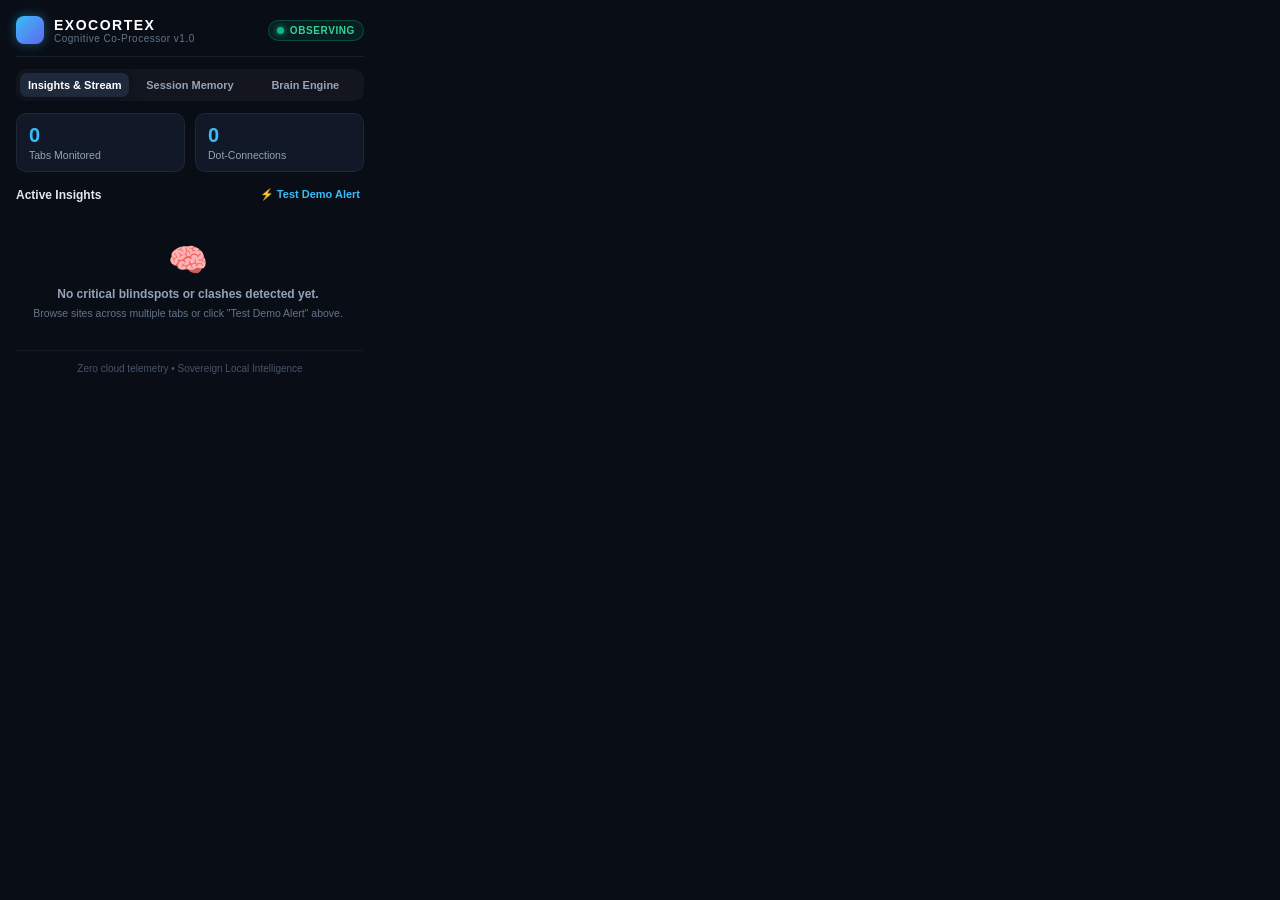
==== popup/popup.html @ 030437e1 "feat: initial commit of Exocortex Proactive Cognitive Co-Processor extension" ====
<!DOCTYPE html>
<html lang="en">
<head>
  <meta charset="UTF-8">
  <title>Exocortex Dashboard</title>
  <link rel="stylesheet" href="popup.css">
</head>
<body>
  <div class="deck">
    <!-- Top Header -->
    <header class="deck-header">
      <div class="brand">
        <div class="brand-icon"></div>
        <div>
          <h1 class="brand-name">EXOCORTEX</h1>
          <p class="brand-sub">Cognitive Co-Processor v1.0</p>
        </div>
      </div>
      <div class="status-indicator">
        <span class="status-dot"></span>
        <span class="status-text">OBSERVING</span>
      </div>
    </header>

    <!-- Nav Tabs -->
    <nav class="tabs">
      <button class="tab-btn active" data-tab="stream">Insights & Stream</button>
      <button class="tab-btn" data-tab="memory">Session Memory</button>
      <button class="tab-btn" data-tab="settings">Brain Engine</button>
    </nav>

    <!-- TAB 1: Stream & Insights -->
    <section class="tab-content active" id="tab-stream">
      <div class="metrics-row">
        <div class="metric-card">
          <span class="metric-val" id="metric-memory">0</span>
          <span class="metric-label">Tabs Monitored</span>
        </div>
        <div class="metric-card">
          <span class="metric-val" id="metric-insights">0</span>
          <span class="metric-label">Dot-Connections</span>
        </div>
      </div>

      <div class="section-title">
        <span>Active Insights</span>
        <button class="link-btn" id="btn-demo-test">⚡ Test Demo Alert</button>
      </div>

      <div class="insights-feed" id="insights-feed">
        <div class="empty-state" id="insights-empty">
          <div class="empty-icon">🧠</div>
          <p>No critical blindspots or clashes detected yet.</p>
          <small>Browse sites across multiple tabs or click "Test Demo Alert" above.</small>
        </div>
      </div>
    </section>

    <!-- TAB 2: Session Memory -->
    <section class="tab-content" id="tab-memory">
      <div class="section-title">
        <span>Memory Ring Buffer</span>
        <button class="link-btn text-danger" id="btn-clear-mem">Clear Memory</button>
      </div>
      <p class="section-desc">Recent tab digests held in local memory for cross-tab synthesis:</p>
      
      <div class="memory-list" id="memory-list">
        <!-- Dynamically populated -->
      </div>
    </section>

    <!-- TAB 3: Brain Engine Settings -->
    <section class="tab-content" id="tab-settings">
      <div class="form-group">
        <label class="form-label">Cognitive Engine Mode</label>
        <select class="form-select" id="engine-mode">
          <option value="hybrid">Hybrid (Local Heuristics + Deep Gemini AI)</option>
          <option value="local">Local Only (100% On-Device Heuristics)</option>
        </select>
        <span class="form-hint">Local mode uses zero network calls. Hybrid unlocks deep semantic reasoning.</span>
      </div>

      <div class="form-group" id="gemini-key-group">
        <label class="form-label">Google Gemini API Key (Optional)</label>
        <div class="input-with-btn">
          <input type="password" class="form-input" id="gemini-api-key" placeholder="AIzaSy...">
          <button class="toggle-btn" id="btn-toggle-key">👁️</button>
        </div>
        <span class="form-hint">Used for deep cross-tab synthesis. Stored locally in your browser storage.</span>
      </div>

      <div class="form-group">
        <label class="form-label">Active Proactive Whispers</label>
        <div class="toggle-row">
          <span>Show ambient floating HUD when insights appear</span>
          <input type="checkbox" id="proactive-toggle" checked>
        </div>
      </div>

      <button class="primary-btn" id="btn-save-settings">Save Settings</button>
      <div class="feedback-msg" id="settings-feedback"></div>
    </section>

    <!-- Footer -->
    <footer class="deck-footer">
      <span>Zero cloud telemetry • Sovereign Local Intelligence</span>
    </footer>
  </div>

  <script src="popup.js"></script>
</body>
</html>
---- popup/popup.css ----
/* Exocortex Dashboard Styling — Obsidian & Cyber Glass */

* {
  box-sizing: border-box;
  margin: 0;
  padding: 0;
  font-family: -apple-system, BlinkMacSystemFont, 'Segoe UI', Roboto, Helvetica, Arial, sans-serif;
}

body {
  width: 380px;
  min-height: 520px;
  background-color: #090d16;
  color: #f1f5f9;
  font-size: 13px;
  user-select: none;
}

.deck {
  display: flex;
  flex-direction: column;
  height: 100%;
  padding: 16px;
}

/* Header */
.deck-header {
  display: flex;
  align-items: center;
  justify-content: space-between;
  padding-bottom: 12px;
  border-bottom: 1px solid rgba(255, 255, 255, 0.08);
}

.brand {
  display: flex;
  align-items: center;
  gap: 10px;
}

.brand-icon {
  width: 28px;
  height: 28px;
  border-radius: 8px;
  background: linear-gradient(135deg, #38bdf8 0%, #6366f1 100%);
  box-shadow: 0 0 12px rgba(56, 189, 248, 0.4);
}

.brand-name {
  font-size: 14px;
  font-weight: 800;
  letter-spacing: 1.5px;
  color: #ffffff;
}

.brand-sub {
  font-size: 10px;
  color: #64748b;
  letter-spacing: 0.5px;
}

.status-indicator {
  display: flex;
  align-items: center;
  gap: 6px;
  padding: 4px 8px;
  background: rgba(16, 185, 129, 0.1);
  border: 1px solid rgba(16, 185, 129, 0.3);
  border-radius: 20px;
}

.status-dot {
  width: 7px;
  height: 7px;
  border-radius: 50%;
  background: #10b981;
  box-shadow: 0 0 6px #10b981;
}

.status-text {
  font-size: 10px;
  font-weight: 700;
  color: #34d399;
  letter-spacing: 0.6px;
}

/* Navigation Tabs */
.tabs {
  display: flex;
  gap: 6px;
  margin: 12px 0;
  background: rgba(255, 255, 255, 0.04);
  padding: 4px;
  border-radius: 10px;
}

.tab-btn {
  flex: 1;
  background: transparent;
  border: none;
  color: #94a3b8;
  font-size: 11px;
  font-weight: 600;
  padding: 6px 4px;
  border-radius: 7px;
  cursor: pointer;
  transition: all 0.2s ease;
}

.tab-btn.active {
  background: #1e293b;
  color: #ffffff;
  box-shadow: 0 2px 8px rgba(0, 0, 0, 0.3);
}

/* Tab Content */
.tab-content {
  display: none;
  flex: 1;
}

.tab-content.active {
  display: block;
}

/* Metrics Row */
.metrics-row {
  display: grid;
  grid-template-columns: 1fr 1fr;
  gap: 10px;
  margin-bottom: 14px;
}

.metric-card {
  background: #111827;
  border: 1px solid rgba(255, 255, 255, 0.06);
  border-radius: 10px;
  padding: 10px 12px;
  display: flex;
  flex-direction: column;
}

.metric-val {
  font-size: 20px;
  font-weight: 800;
  color: #38bdf8;
}

.metric-label {
  font-size: 10.5px;
  color: #94a3b8;
  margin-top: 2px;
}

/* Section Header */
.section-title {
  display: flex;
  align-items: center;
  justify-content: space-between;
  margin: 10px 0 8px 0;
  font-size: 12px;
  font-weight: 700;
  color: #e2e8f0;
}

.section-desc {
  font-size: 11px;
  color: #64748b;
  margin-bottom: 10px;
}

.link-btn {
  background: transparent;
  border: none;
  font-size: 11px;
  font-weight: 600;
  color: #38bdf8;
  cursor: pointer;
  padding: 2px 4px;
  border-radius: 4px;
}

.link-btn:hover {
  text-decoration: underline;
}

.link-btn.text-danger {
  color: #fb7185;
}

/* Feed Lists */
.insights-feed, .memory-list {
  max-height: 250px;
  overflow-y: auto;
  display: flex;
  flex-direction: column;
  gap: 8px;
  padding-right: 4px;
}

/* Custom Scrollbar */
::-webkit-scrollbar {
  width: 4px;
}
::-webkit-scrollbar-thumb {
  background: #334155;
  border-radius: 4px;
}

/* Feed Item */
.feed-item {
  background: #131c2e;
  border: 1px solid rgba(255, 255, 255, 0.08);
  border-radius: 8px;
  padding: 10px;
  transition: transform 0.15s ease;
}

.feed-item:hover {
  border-color: rgba(99, 102, 241, 0.4);
}

.item-badge {
  display: inline-block;
  font-size: 9.5px;
  font-weight: 800;
  text-transform: uppercase;
  color: #818cf8;
  background: rgba(99, 102, 241, 0.15);
  padding: 2px 6px;
  border-radius: 4px;
  margin-bottom: 5px;
}

.item-badge.high {
  color: #fb7185;
  background: rgba(244, 63, 94, 0.15);
}

.item-title {
  font-size: 12.5px;
  font-weight: 700;
  color: #ffffff;
  margin-bottom: 3px;
}

.item-desc {
  font-size: 11.5px;
  color: #94a3b8;
  line-height: 1.4;
}

.item-meta {
  font-size: 10px;
  color: #64748b;
  margin-top: 6px;
  display: flex;
  justify-content: space-between;
}

/* Empty State */
.empty-state {
  text-align: center;
  padding: 30px 10px;
  color: #64748b;
}

.empty-icon {
  font-size: 32px;
  margin-bottom: 8px;
}

.empty-state p {
  font-size: 12px;
  font-weight: 600;
  color: #94a3b8;
  margin-bottom: 4px;
}

.empty-state small {
  font-size: 10.5px;
  color: #64748b;
}

/* Settings Form */
.form-group {
  margin-bottom: 12px;
}

.form-label {
  display: block;
  font-size: 11.5px;
  font-weight: 600;
  color: #cbd5e1;
  margin-bottom: 6px;
}

.form-select, .form-input {
  width: 100%;
  background: #111827;
  border: 1px solid #334155;
  border-radius: 8px;
  color: #f1f5f9;
  padding: 8px 10px;
  font-size: 12px;
  outline: none;
  transition: border-color 0.2s;
}

.form-select:focus, .form-input:focus {
  border-color: #38bdf8;
}

.form-hint {
  display: block;
  font-size: 10.5px;
  color: #64748b;
  margin-top: 4px;
  line-height: 1.3;
}

.input-with-btn {
  display: flex;
  gap: 6px;
}

.toggle-btn {
  background: #1e293b;
  border: 1px solid #334155;
  color: #cbd5e1;
  padding: 0 10px;
  border-radius: 8px;
  cursor: pointer;
}

.toggle-row {
  display: flex;
  align-items: center;
  justify-content: space-between;
  font-size: 11.5px;
  color: #cbd5e1;
  background: #111827;
  padding: 8px 10px;
  border-radius: 8px;
}

.primary-btn {
  width: 100%;
  margin-top: 8px;
  background: linear-gradient(135deg, #4f46e5 0%, #3b82f6 100%);
  color: #ffffff;
  border: none;
  font-size: 12.5px;
  font-weight: 700;
  padding: 10px;
  border-radius: 8px;
  cursor: pointer;
  transition: opacity 0.2s;
}

.primary-btn:hover {
  opacity: 0.92;
}

.feedback-msg {
  font-size: 11px;
  text-align: center;
  margin-top: 6px;
  color: #34d399;
  height: 14px;
}

/* Footer */
.deck-footer {
  margin-top: auto;
  padding-top: 12px;
  border-top: 1px solid rgba(255, 255, 255, 0.05);
  text-align: center;
  font-size: 10px;
  color: #475569;
}
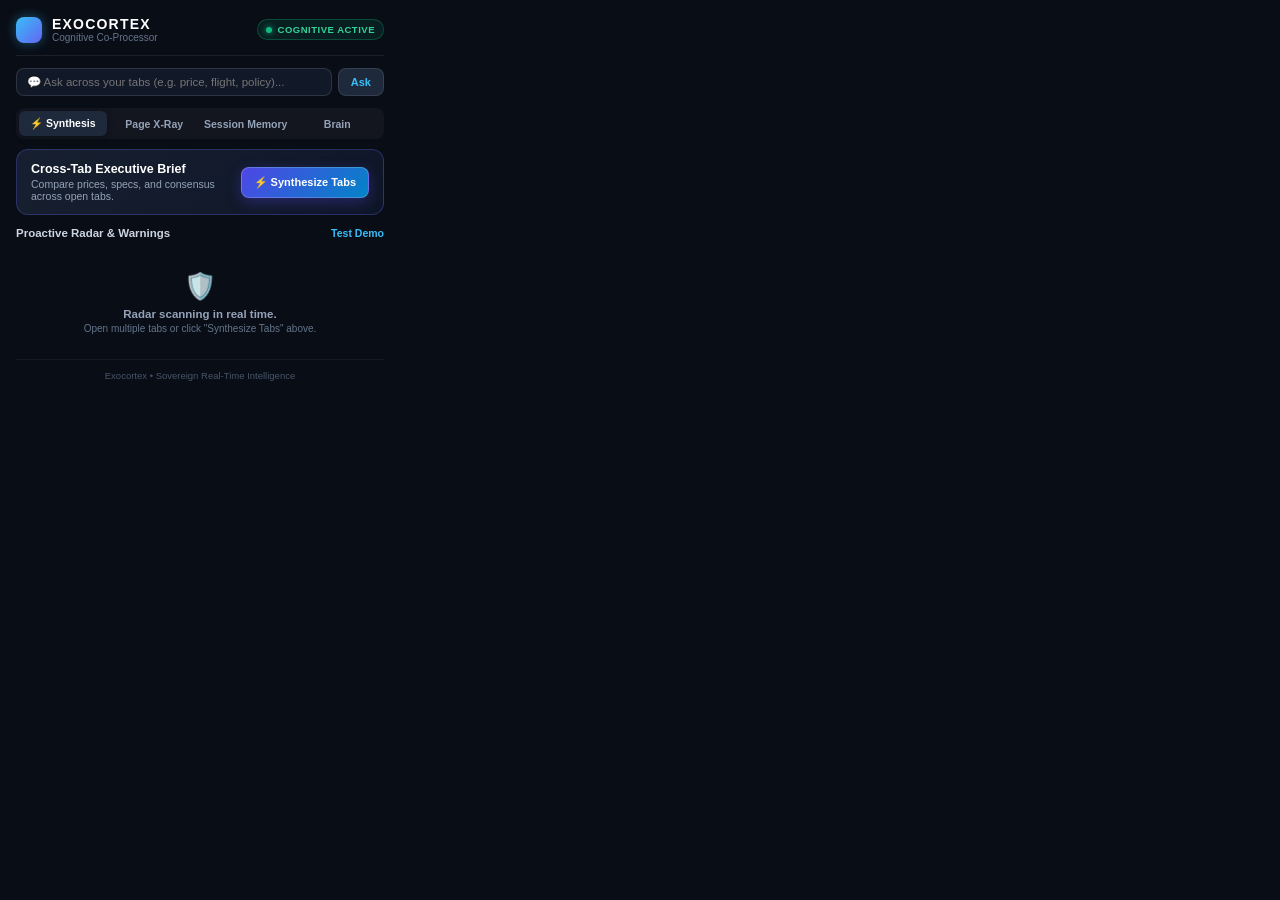
==== commit 7a466dd8: "feat: upgrade extension with instant Page X-Ray, One-Click Multi-Tab Synthesis, and Omnibar search" ====
--- a/popup/popup.html
+++ b/popup/popup.html
@@ -13,86 +13,116 @@
         <div class="brand-icon"></div>
         <div>
           <h1 class="brand-name">EXOCORTEX</h1>
-          <p class="brand-sub">Cognitive Co-Processor v1.0</p>
+          <p class="brand-sub">Cognitive Co-Processor</p>
         </div>
       </div>
       <div class="status-indicator">
         <span class="status-dot"></span>
-        <span class="status-text">OBSERVING</span>
+        <span class="status-text">COGNITIVE ACTIVE</span>
       </div>
     </header>
 
+    <!-- Superpower Omnibar: Ask Across All Tabs -->
+    <div class="search-box">
+      <input type="text" id="omni-query" placeholder="💬 Ask across your tabs (e.g. price, flight, policy)...">
+      <button id="omni-btn">Ask</button>
+    </div>
+    <div id="search-results" class="search-results" style="display:none;"></div>
+
     <!-- Nav Tabs -->
     <nav class="tabs">
-      <button class="tab-btn active" data-tab="stream">Insights & Stream</button>
+      <button class="tab-btn active" data-tab="synthesis">⚡ Synthesis</button>
+      <button class="tab-btn" data-tab="xray">Page X-Ray</button>
       <button class="tab-btn" data-tab="memory">Session Memory</button>
-      <button class="tab-btn" data-tab="settings">Brain Engine</button>
+      <button class="tab-btn" data-tab="settings">Brain</button>
     </nav>
 
-    <!-- TAB 1: Stream & Insights -->
-    <section class="tab-content active" id="tab-stream">
-      <div class="metrics-row">
-        <div class="metric-card">
-          <span class="metric-val" id="metric-memory">0</span>
-          <span class="metric-label">Tabs Monitored</span>
+    <!-- TAB 1: Multi-Tab Synthesis & Radar -->
+    <section class="tab-content active" id="tab-synthesis">
+      <!-- One-Click Multi-Tab Synthesis Button -->
+      <div class="action-card">
+        <div class="action-card-header">
+          <div>
+            <strong>Cross-Tab Executive Brief</strong>
+            <p>Compare prices, specs, and consensus across open tabs.</p>
+          </div>
+          <button class="glow-btn" id="btn-synthesize">⚡ Synthesize Tabs</button>
         </div>
-        <div class="metric-card">
-          <span class="metric-val" id="metric-insights">0</span>
-          <span class="metric-label">Dot-Connections</span>
+        <div id="synthesis-output" class="synthesis-box" style="display:none;">
+          <div class="synthesis-loading" id="synthesis-loading">Synthesizing cross-tab intelligence...</div>
+          <div id="synthesis-result" style="display:none;"></div>
         </div>
       </div>
 
       <div class="section-title">
-        <span>Active Insights</span>
-        <button class="link-btn" id="btn-demo-test">⚡ Test Demo Alert</button>
+        <span>Proactive Radar & Warnings</span>
+        <button class="link-btn" id="btn-demo-test">Test Demo</button>
       </div>
 
       <div class="insights-feed" id="insights-feed">
         <div class="empty-state" id="insights-empty">
-          <div class="empty-icon">🧠</div>
-          <p>No critical blindspots or clashes detected yet.</p>
-          <small>Browse sites across multiple tabs or click "Test Demo Alert" above.</small>
+          <div class="empty-icon">🛡️</div>
+          <p>Radar scanning in real time.</p>
+          <small>Open multiple tabs or click "Synthesize Tabs" above.</small>
         </div>
       </div>
     </section>
 
-    <!-- TAB 2: Session Memory -->
-    <section class="tab-content" id="tab-memory">
-      <div class="section-title">
-        <span>Memory Ring Buffer</span>
-        <button class="link-btn text-danger" id="btn-clear-mem">Clear Memory</button>
-      </div>
-      <p class="section-desc">Recent tab digests held in local memory for cross-tab synthesis:</p>
-      
-      <div class="memory-list" id="memory-list">
-        <!-- Dynamically populated -->
+    <!-- TAB 2: Page X-Ray (Current Tab Instant Breakdown) -->
+    <section class="tab-content" id="tab-xray">
+      <div class="xray-card" id="current-page-xray">
+        <div class="xray-header">
+          <span class="card-badge" id="xray-tab-badge">CURRENT PAGE</span>
+          <span id="xray-tab-category" class="category-pill">GENERAL</span>
+        </div>
+        <h3 class="xray-title" id="xray-tab-title">Loading current page...</h3>
+        <p class="xray-meta" id="xray-tab-meta"></p>
+
+        <div class="xray-section">
+          <strong>💡 Key Takeaways (TL;DR):</strong>
+          <div class="takeaways-list" id="xray-takeaways">
+            <!-- Dynamically populated -->
+          </div>
+        </div>
+
+        <div class="xray-section" id="xray-traps-section" style="display:none;">
+          <strong>⚠️ Fine-Print Hazards & Clauses:</strong>
+          <div class="trap-callout" id="xray-trap-text"></div>
+        </div>
       </div>
     </section>
 
-    <!-- TAB 3: Brain Engine Settings -->
+    <!-- TAB 3: Session Memory -->
+    <section class="tab-content" id="tab-memory">
+      <div class="section-title">
+        <span>Session Ring Buffer (<span id="metric-memory">0</span>)</span>
+        <button class="link-btn text-danger" id="btn-clear-mem">Clear All</button>
+      </div>
+      <div class="memory-list" id="memory-list"></div>
+    </section>
+
+    <!-- TAB 4: Brain Engine Settings -->
     <section class="tab-content" id="tab-settings">
       <div class="form-group">
-        <label class="form-label">Cognitive Engine Mode</label>
+        <label class="form-label">Reasoning Engine</label>
         <select class="form-select" id="engine-mode">
-          <option value="hybrid">Hybrid (Local Heuristics + Deep Gemini AI)</option>
+          <option value="hybrid">Hybrid (Local Heuristics + Gemini Flash)</option>
           <option value="local">Local Only (100% On-Device Heuristics)</option>
         </select>
-        <span class="form-hint">Local mode uses zero network calls. Hybrid unlocks deep semantic reasoning.</span>
       </div>
 
-      <div class="form-group" id="gemini-key-group">
+      <div class="form-group">
         <label class="form-label">Google Gemini API Key (Optional)</label>
         <div class="input-with-btn">
           <input type="password" class="form-input" id="gemini-api-key" placeholder="AIzaSy...">
           <button class="toggle-btn" id="btn-toggle-key">👁️</button>
         </div>
-        <span class="form-hint">Used for deep cross-tab synthesis. Stored locally in your browser storage.</span>
+        <span class="form-hint">Enables deep comparative synthesis across open tabs.</span>
       </div>
 
       <div class="form-group">
-        <label class="form-label">Active Proactive Whispers</label>
         <div class="toggle-row">
-          <span>Show ambient floating HUD when insights appear</span>
+          <span>Show ambient floating HUD</span>
           <input type="checkbox" id="proactive-toggle" checked>
         </div>
       </div>
@@ -101,9 +131,8 @@
       <div class="feedback-msg" id="settings-feedback"></div>
     </section>
 
-    <!-- Footer -->
     <footer class="deck-footer">
-      <span>Zero cloud telemetry • Sovereign Local Intelligence</span>
+      <span>Exocortex • Sovereign Real-Time Intelligence</span>
     </footer>
   </div>
 
--- a/popup/popup.css
+++ b/popup/popup.css
@@ -8,8 +8,8 @@
 }
 
 body {
-  width: 380px;
-  min-height: 520px;
+  width: 400px;
+  min-height: 560px;
   background-color: #090d16;
   color: #f1f5f9;
   font-size: 13px;
@@ -39,8 +39,8 @@
 }
 
 .brand-icon {
-  width: 28px;
-  height: 28px;
+  width: 26px;
+  height: 26px;
   border-radius: 8px;
   background: linear-gradient(135deg, #38bdf8 0%, #6366f1 100%);
   box-shadow: 0 0 12px rgba(56, 189, 248, 0.4);
@@ -49,14 +49,13 @@
 .brand-name {
   font-size: 14px;
   font-weight: 800;
-  letter-spacing: 1.5px;
+  letter-spacing: 1.2px;
   color: #ffffff;
 }
 
 .brand-sub {
   font-size: 10px;
   color: #64748b;
-  letter-spacing: 0.5px;
 }
 
 .status-indicator {
@@ -70,28 +69,80 @@
 }
 
 .status-dot {
-  width: 7px;
-  height: 7px;
+  width: 6px;
+  height: 6px;
   border-radius: 50%;
   background: #10b981;
   box-shadow: 0 0 6px #10b981;
 }
 
 .status-text {
-  font-size: 10px;
+  font-size: 9.5px;
   font-weight: 700;
   color: #34d399;
-  letter-spacing: 0.6px;
-}
+  letter-spacing: 0.5px;
+}
+
+/* Omnibar Search */
+.search-box {
+  display: flex;
+  gap: 6px;
+  margin-top: 12px;
+}
+
+.search-box input {
+  flex: 1;
+  background: #111827;
+  border: 1px solid rgba(255, 255, 255, 0.12);
+  border-radius: 8px;
+  color: #f1f5f9;
+  padding: 7px 10px;
+  font-size: 11.5px;
+  outline: none;
+}
+
+.search-box input:focus {
+  border-color: #38bdf8;
+}
+
+.search-box button {
+  background: #1e293b;
+  border: 1px solid rgba(255, 255, 255, 0.1);
+  color: #38bdf8;
+  font-weight: 700;
+  font-size: 11px;
+  padding: 0 12px;
+  border-radius: 8px;
+  cursor: pointer;
+}
+
+.search-results {
+  margin-top: 8px;
+  background: #131c2e;
+  border: 1px solid rgba(56, 189, 248, 0.3);
+  border-radius: 8px;
+  padding: 8px;
+  max-height: 140px;
+  overflow-y: auto;
+}
+
+.search-result-item {
+  padding: 6px 0;
+  border-bottom: 1px solid rgba(255, 255, 255, 0.05);
+  font-size: 11px;
+}
+.search-result-item:last-child { border-bottom: none; }
+.search-result-title { font-weight: 700; color: #e2e8f0; }
+.search-result-snippet { color: #94a3b8; font-size: 10.5px; margin-top: 2px; }
 
 /* Navigation Tabs */
 .tabs {
   display: flex;
-  gap: 6px;
-  margin: 12px 0;
+  gap: 4px;
+  margin: 12px 0 10px 0;
   background: rgba(255, 255, 255, 0.04);
-  padding: 4px;
-  border-radius: 10px;
+  padding: 3px;
+  border-radius: 8px;
 }
 
 .tab-btn {
@@ -99,10 +150,10 @@
   background: transparent;
   border: none;
   color: #94a3b8;
-  font-size: 11px;
-  font-weight: 600;
-  padding: 6px 4px;
-  border-radius: 7px;
+  font-size: 10.5px;
+  font-weight: 700;
+  padding: 6px 2px;
+  border-radius: 6px;
   cursor: pointer;
   transition: all 0.2s ease;
 }
@@ -110,126 +161,225 @@
 .tab-btn.active {
   background: #1e293b;
   color: #ffffff;
-  box-shadow: 0 2px 8px rgba(0, 0, 0, 0.3);
-}
-
-/* Tab Content */
-.tab-content {
-  display: none;
-  flex: 1;
-}
-
-.tab-content.active {
+  box-shadow: 0 2px 6px rgba(0, 0, 0, 0.3);
+}
+
+.tab-content { display: none; }
+.tab-content.active { display: block; }
+
+/* Action Card & Synthesize */
+.action-card {
+  background: linear-gradient(135deg, rgba(30, 41, 59, 0.7) 0%, rgba(15, 23, 42, 0.9) 100%);
+  border: 1px solid rgba(99, 102, 241, 0.3);
+  border-radius: 12px;
+  padding: 12px 14px;
+  margin-bottom: 12px;
+}
+
+.action-card-header {
+  display: flex;
+  align-items: center;
+  justify-content: space-between;
+  gap: 10px;
+}
+
+.action-card-header strong {
+  font-size: 12.5px;
+  color: #fff;
   display: block;
 }
 
-/* Metrics Row */
-.metrics-row {
-  display: grid;
-  grid-template-columns: 1fr 1fr;
-  gap: 10px;
-  margin-bottom: 14px;
-}
-
-.metric-card {
-  background: #111827;
-  border: 1px solid rgba(255, 255, 255, 0.06);
-  border-radius: 10px;
-  padding: 10px 12px;
-  display: flex;
-  flex-direction: column;
-}
-
-.metric-val {
-  font-size: 20px;
-  font-weight: 800;
-  color: #38bdf8;
-}
-
-.metric-label {
+.action-card-header p {
   font-size: 10.5px;
   color: #94a3b8;
   margin-top: 2px;
 }
 
-/* Section Header */
+.glow-btn {
+  background: linear-gradient(135deg, #4f46e5 0%, #0284c7 100%);
+  border: 1px solid rgba(255, 255, 255, 0.2);
+  color: #fff;
+  font-size: 11px;
+  font-weight: 800;
+  padding: 8px 12px;
+  border-radius: 8px;
+  cursor: pointer;
+  white-space: nowrap;
+  box-shadow: 0 4px 14px rgba(79, 70, 229, 0.35);
+  transition: all 0.2s;
+}
+
+.glow-btn:hover {
+  transform: translateY(-1px);
+  box-shadow: 0 6px 18px rgba(79, 70, 229, 0.5);
+}
+
+.synthesis-box {
+  margin-top: 10px;
+  padding-top: 10px;
+  border-top: 1px solid rgba(255, 255, 255, 0.08);
+}
+
+.synthesis-loading {
+  font-size: 11px;
+  color: #38bdf8;
+  text-align: center;
+  padding: 8px 0;
+}
+
+.synthesis-title {
+  font-size: 12.5px;
+  font-weight: 700;
+  color: #38bdf8;
+  margin-bottom: 4px;
+}
+
+.synthesis-summary {
+  font-size: 11.5px;
+  color: #e2e8f0;
+  line-height: 1.45;
+  margin-bottom: 8px;
+}
+
+.synthesis-points {
+  display: flex;
+  flex-direction: column;
+  gap: 4px;
+  margin-bottom: 8px;
+}
+
+.synthesis-point {
+  font-size: 11px;
+  color: #cbd5e1;
+  padding-left: 10px;
+  border-left: 2px solid #6366f1;
+}
+
+/* Page X-Ray Card */
+.xray-card {
+  background: #111827;
+  border: 1px solid rgba(255, 255, 255, 0.08);
+  border-radius: 12px;
+  padding: 14px;
+}
+
+.xray-header {
+  display: flex;
+  justify-content: space-between;
+  align-items: center;
+  margin-bottom: 8px;
+}
+
+.category-pill {
+  font-size: 9.5px;
+  font-weight: 800;
+  color: #38bdf8;
+  background: rgba(56, 189, 248, 0.12);
+  padding: 2px 6px;
+  border-radius: 4px;
+}
+
+.xray-title {
+  font-size: 13.5px;
+  font-weight: 700;
+  color: #ffffff;
+  margin-bottom: 4px;
+}
+
+.xray-meta {
+  font-size: 10.5px;
+  color: #64748b;
+  margin-bottom: 12px;
+}
+
+.xray-section {
+  margin-top: 10px;
+}
+
+.xray-section strong {
+  font-size: 11px;
+  color: #94a3b8;
+  display: block;
+  margin-bottom: 6px;
+}
+
+.takeaways-list {
+  display: flex;
+  flex-direction: column;
+  gap: 6px;
+}
+
+.takeaway-item {
+  font-size: 11.5px;
+  color: #cbd5e1;
+  line-height: 1.45;
+  background: rgba(255, 255, 255, 0.03);
+  padding: 6px 10px;
+  border-radius: 6px;
+  border-left: 2px solid #38bdf8;
+}
+
+.trap-callout {
+  background: rgba(244, 63, 94, 0.12);
+  border-left: 3px solid #f43f5e;
+  padding: 8px 10px;
+  border-radius: 6px;
+  color: #fca5a5;
+  font-size: 11.5px;
+  line-height: 1.4;
+}
+
+/* Section Title */
 .section-title {
   display: flex;
   align-items: center;
   justify-content: space-between;
   margin: 10px 0 8px 0;
-  font-size: 12px;
-  font-weight: 700;
-  color: #e2e8f0;
-}
-
-.section-desc {
-  font-size: 11px;
-  color: #64748b;
-  margin-bottom: 10px;
+  font-size: 11.5px;
+  font-weight: 700;
+  color: #cbd5e1;
 }
 
 .link-btn {
   background: transparent;
   border: none;
-  font-size: 11px;
+  font-size: 10.5px;
   font-weight: 600;
   color: #38bdf8;
   cursor: pointer;
-  padding: 2px 4px;
-  border-radius: 4px;
-}
-
-.link-btn:hover {
-  text-decoration: underline;
-}
-
-.link-btn.text-danger {
-  color: #fb7185;
-}
-
-/* Feed Lists */
+}
+
+.link-btn.text-danger { color: #fb7185; }
+
+/* Lists & Feeds */
 .insights-feed, .memory-list {
-  max-height: 250px;
+  max-height: 220px;
   overflow-y: auto;
   display: flex;
   flex-direction: column;
   gap: 8px;
-  padding-right: 4px;
-}
-
-/* Custom Scrollbar */
-::-webkit-scrollbar {
-  width: 4px;
-}
-::-webkit-scrollbar-thumb {
-  background: #334155;
-  border-radius: 4px;
-}
-
-/* Feed Item */
+}
+
+::-webkit-scrollbar { width: 4px; }
+::-webkit-scrollbar-thumb { background: #334155; border-radius: 4px; }
+
 .feed-item {
   background: #131c2e;
   border: 1px solid rgba(255, 255, 255, 0.08);
   border-radius: 8px;
   padding: 10px;
-  transition: transform 0.15s ease;
-}
-
-.feed-item:hover {
-  border-color: rgba(99, 102, 241, 0.4);
 }
 
 .item-badge {
   display: inline-block;
-  font-size: 9.5px;
+  font-size: 9px;
   font-weight: 800;
   text-transform: uppercase;
   color: #818cf8;
   background: rgba(99, 102, 241, 0.15);
   padding: 2px 6px;
   border-radius: 4px;
-  margin-bottom: 5px;
+  margin-bottom: 4px;
 }
 
 .item-badge.high {
@@ -238,62 +388,39 @@
 }
 
 .item-title {
-  font-size: 12.5px;
+  font-size: 12px;
   font-weight: 700;
   color: #ffffff;
   margin-bottom: 3px;
 }
 
 .item-desc {
-  font-size: 11.5px;
+  font-size: 11px;
   color: #94a3b8;
   line-height: 1.4;
 }
 
 .item-meta {
-  font-size: 10px;
+  font-size: 9.5px;
   color: #64748b;
   margin-top: 6px;
   display: flex;
   justify-content: space-between;
 }
 
-/* Empty State */
 .empty-state {
   text-align: center;
-  padding: 30px 10px;
+  padding: 24px 10px;
   color: #64748b;
 }
 
-.empty-icon {
-  font-size: 32px;
-  margin-bottom: 8px;
-}
-
-.empty-state p {
-  font-size: 12px;
-  font-weight: 600;
-  color: #94a3b8;
-  margin-bottom: 4px;
-}
-
-.empty-state small {
-  font-size: 10.5px;
-  color: #64748b;
-}
+.empty-icon { font-size: 26px; margin-bottom: 6px; }
+.empty-state p { font-size: 11.5px; font-weight: 600; color: #94a3b8; }
+.empty-state small { font-size: 10px; }
 
 /* Settings Form */
-.form-group {
-  margin-bottom: 12px;
-}
-
-.form-label {
-  display: block;
-  font-size: 11.5px;
-  font-weight: 600;
-  color: #cbd5e1;
-  margin-bottom: 6px;
-}
+.form-group { margin-bottom: 12px; }
+.form-label { display: block; font-size: 11px; font-weight: 600; color: #cbd5e1; margin-bottom: 5px; }
 
 .form-select, .form-input {
   width: 100%;
@@ -301,43 +428,20 @@
   border: 1px solid #334155;
   border-radius: 8px;
   color: #f1f5f9;
-  padding: 8px 10px;
-  font-size: 12px;
+  padding: 7px 10px;
+  font-size: 11.5px;
   outline: none;
-  transition: border-color 0.2s;
-}
-
-.form-select:focus, .form-input:focus {
-  border-color: #38bdf8;
-}
-
-.form-hint {
-  display: block;
-  font-size: 10.5px;
-  color: #64748b;
-  margin-top: 4px;
-  line-height: 1.3;
-}
-
-.input-with-btn {
-  display: flex;
-  gap: 6px;
-}
-
-.toggle-btn {
-  background: #1e293b;
-  border: 1px solid #334155;
-  color: #cbd5e1;
-  padding: 0 10px;
-  border-radius: 8px;
-  cursor: pointer;
-}
+}
+
+.form-hint { display: block; font-size: 10px; color: #64748b; margin-top: 3px; }
+.input-with-btn { display: flex; gap: 6px; }
+.toggle-btn { background: #1e293b; border: 1px solid #334155; color: #cbd5e1; padding: 0 10px; border-radius: 8px; cursor: pointer; }
 
 .toggle-row {
   display: flex;
   align-items: center;
   justify-content: space-between;
-  font-size: 11.5px;
+  font-size: 11px;
   color: #cbd5e1;
   background: #111827;
   padding: 8px 10px;
@@ -350,32 +454,12 @@
   background: linear-gradient(135deg, #4f46e5 0%, #3b82f6 100%);
   color: #ffffff;
   border: none;
-  font-size: 12.5px;
-  font-weight: 700;
-  padding: 10px;
+  font-size: 12px;
+  font-weight: 700;
+  padding: 9px;
   border-radius: 8px;
   cursor: pointer;
-  transition: opacity 0.2s;
-}
-
-.primary-btn:hover {
-  opacity: 0.92;
-}
-
-.feedback-msg {
-  font-size: 11px;
-  text-align: center;
-  margin-top: 6px;
-  color: #34d399;
-  height: 14px;
-}
-
-/* Footer */
-.deck-footer {
-  margin-top: auto;
-  padding-top: 12px;
-  border-top: 1px solid rgba(255, 255, 255, 0.05);
-  text-align: center;
-  font-size: 10px;
-  color: #475569;
-}
+}
+
+.feedback-msg { font-size: 11px; text-align: center; margin-top: 5px; color: #34d399; height: 14px; }
+.deck-footer { margin-top: auto; padding-top: 10px; border-top: 1px solid rgba(255, 255, 255, 0.05); text-align: center; font-size: 9.5px; color: #475569; }
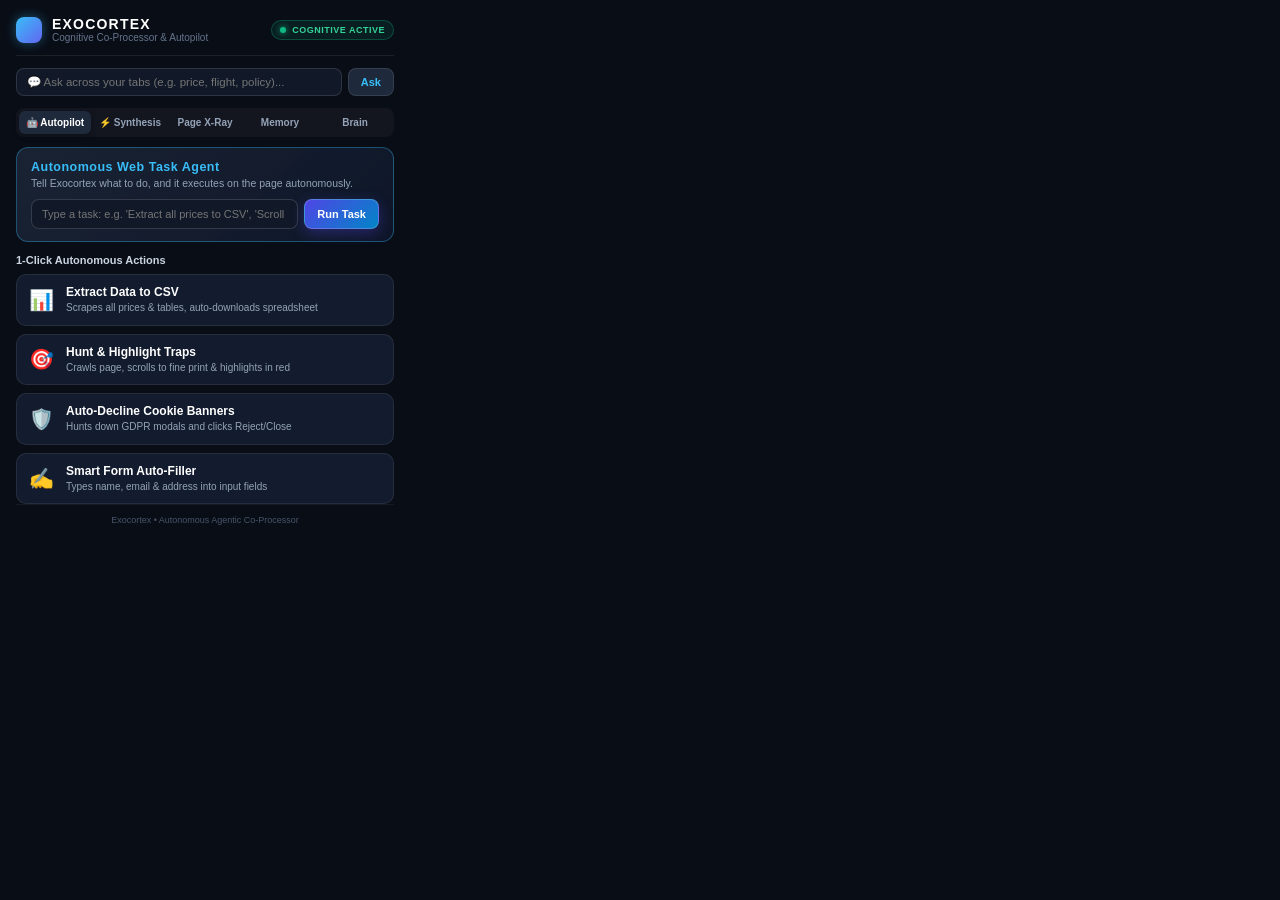
==== commit 002626b8: "feat: add Autonomous Actuator Autopilot for automated CSV scraping, trap hunting, cookie dismissal, " ====
--- a/popup/popup.html
+++ b/popup/popup.html
@@ -13,7 +13,7 @@
         <div class="brand-icon"></div>
         <div>
           <h1 class="brand-name">EXOCORTEX</h1>
-          <p class="brand-sub">Cognitive Co-Processor</p>
+          <p class="brand-sub">Cognitive Co-Processor & Autopilot</p>
         </div>
       </div>
       <div class="status-indicator">
@@ -31,15 +31,67 @@
 
     <!-- Nav Tabs -->
     <nav class="tabs">
-      <button class="tab-btn active" data-tab="synthesis">⚡ Synthesis</button>
+      <button class="tab-btn active" data-tab="autopilot">🤖 Autopilot</button>
+      <button class="tab-btn" data-tab="synthesis">⚡ Synthesis</button>
       <button class="tab-btn" data-tab="xray">Page X-Ray</button>
-      <button class="tab-btn" data-tab="memory">Session Memory</button>
+      <button class="tab-btn" data-tab="memory">Memory</button>
       <button class="tab-btn" data-tab="settings">Brain</button>
     </nav>
 
-    <!-- TAB 1: Multi-Tab Synthesis & Radar -->
-    <section class="tab-content active" id="tab-synthesis">
-      <!-- One-Click Multi-Tab Synthesis Button -->
+    <!-- TAB 1: Autonomous Autopilot (Execute Work On Its Own!) -->
+    <section class="tab-content active" id="tab-autopilot">
+      <div class="autopilot-box">
+        <div class="autopilot-title">Autonomous Web Task Agent</div>
+        <p class="autopilot-desc">Tell Exocortex what to do, and it executes on the page autonomously.</p>
+
+        <div class="command-bar">
+          <input type="text" id="autopilot-input" placeholder="Type a task: e.g. 'Extract all prices to CSV', 'Scroll to bottom'...">
+          <button id="btn-run-command" class="glow-btn">Run Task</button>
+        </div>
+        <div id="autopilot-status" class="autopilot-status" style="display:none;"></div>
+      </div>
+
+      <div class="section-title">
+        <span>1-Click Autonomous Actions</span>
+      </div>
+
+      <div class="action-grid">
+        <div class="actuator-card" id="act-extract-csv">
+          <div class="actuator-icon">📊</div>
+          <div class="actuator-text">
+            <strong>Extract Data to CSV</strong>
+            <span>Scrapes all prices & tables, auto-downloads spreadsheet</span>
+          </div>
+        </div>
+
+        <div class="actuator-card" id="act-hunt-traps">
+          <div class="actuator-icon">🎯</div>
+          <div class="actuator-text">
+            <strong>Hunt & Highlight Traps</strong>
+            <span>Crawls page, scrolls to fine print & highlights in red</span>
+          </div>
+        </div>
+
+        <div class="actuator-card" id="act-decline-cookies">
+          <div class="actuator-icon">🛡️</div>
+          <div class="actuator-text">
+            <strong>Auto-Decline Cookie Banners</strong>
+            <span>Hunts down GDPR modals and clicks Reject/Close</span>
+          </div>
+        </div>
+
+        <div class="actuator-card" id="act-fill-form">
+          <div class="actuator-icon">✍️</div>
+          <div class="actuator-text">
+            <strong>Smart Form Auto-Filler</strong>
+            <span>Types name, email & address into input fields</span>
+          </div>
+        </div>
+      </div>
+    </section>
+
+    <!-- TAB 2: Multi-Tab Synthesis & Radar -->
+    <section class="tab-content" id="tab-synthesis">
       <div class="action-card">
         <div class="action-card-header">
           <div>
@@ -68,7 +120,7 @@
       </div>
     </section>
 
-    <!-- TAB 2: Page X-Ray (Current Tab Instant Breakdown) -->
+    <!-- TAB 3: Page X-Ray (Current Tab Instant Breakdown) -->
     <section class="tab-content" id="tab-xray">
       <div class="xray-card" id="current-page-xray">
         <div class="xray-header">
@@ -80,9 +132,7 @@
 
         <div class="xray-section">
           <strong>💡 Key Takeaways (TL;DR):</strong>
-          <div class="takeaways-list" id="xray-takeaways">
-            <!-- Dynamically populated -->
-          </div>
+          <div class="takeaways-list" id="xray-takeaways"></div>
         </div>
 
         <div class="xray-section" id="xray-traps-section" style="display:none;">
@@ -92,7 +142,7 @@
       </div>
     </section>
 
-    <!-- TAB 3: Session Memory -->
+    <!-- TAB 4: Session Memory -->
     <section class="tab-content" id="tab-memory">
       <div class="section-title">
         <span>Session Ring Buffer (<span id="metric-memory">0</span>)</span>
@@ -101,7 +151,7 @@
       <div class="memory-list" id="memory-list"></div>
     </section>
 
-    <!-- TAB 4: Brain Engine Settings -->
+    <!-- TAB 5: Brain Engine Settings -->
     <section class="tab-content" id="tab-settings">
       <div class="form-group">
         <label class="form-label">Reasoning Engine</label>
@@ -132,7 +182,7 @@
     </section>
 
     <footer class="deck-footer">
-      <span>Exocortex • Sovereign Real-Time Intelligence</span>
+      <span>Exocortex • Autonomous Agentic Co-Processor</span>
     </footer>
   </div>
 
--- a/popup/popup.css
+++ b/popup/popup.css
@@ -8,8 +8,8 @@
 }
 
 body {
-  width: 400px;
-  min-height: 560px;
+  width: 410px;
+  min-height: 580px;
   background-color: #090d16;
   color: #f1f5f9;
   font-size: 13px;
@@ -77,7 +77,7 @@
 }
 
 .status-text {
-  font-size: 9.5px;
+  font-size: 9px;
   font-weight: 700;
   color: #34d399;
   letter-spacing: 0.5px;
@@ -138,7 +138,7 @@
 /* Navigation Tabs */
 .tabs {
   display: flex;
-  gap: 4px;
+  gap: 3px;
   margin: 12px 0 10px 0;
   background: rgba(255, 255, 255, 0.04);
   padding: 3px;
@@ -150,12 +150,13 @@
   background: transparent;
   border: none;
   color: #94a3b8;
-  font-size: 10.5px;
-  font-weight: 700;
-  padding: 6px 2px;
+  font-size: 10px;
+  font-weight: 700;
+  padding: 6px 1px;
   border-radius: 6px;
   cursor: pointer;
   transition: all 0.2s ease;
+  white-space: nowrap;
 }
 
 .tab-btn.active {
@@ -166,6 +167,102 @@
 
 .tab-content { display: none; }
 .tab-content.active { display: block; }
+
+/* Autopilot Section */
+.autopilot-box {
+  background: linear-gradient(135deg, rgba(30, 41, 59, 0.8) 0%, rgba(15, 23, 42, 0.95) 100%);
+  border: 1px solid rgba(56, 189, 248, 0.35);
+  border-radius: 12px;
+  padding: 12px 14px;
+  margin-bottom: 12px;
+}
+
+.autopilot-title {
+  font-size: 12.5px;
+  font-weight: 800;
+  color: #38bdf8;
+  letter-spacing: 0.5px;
+}
+
+.autopilot-desc {
+  font-size: 10.5px;
+  color: #94a3b8;
+  margin: 3px 0 10px 0;
+}
+
+.command-bar {
+  display: flex;
+  gap: 6px;
+}
+
+.command-bar input {
+  flex: 1;
+  background: #111827;
+  border: 1px solid rgba(255, 255, 255, 0.15);
+  border-radius: 8px;
+  color: #fff;
+  padding: 8px 10px;
+  font-size: 11px;
+  outline: none;
+}
+
+.command-bar input:focus {
+  border-color: #38bdf8;
+}
+
+.autopilot-status {
+  margin-top: 8px;
+  font-size: 11px;
+  font-weight: 600;
+  padding: 6px 10px;
+  border-radius: 6px;
+  background: rgba(16, 185, 129, 0.15);
+  color: #34d399;
+  border: 1px solid rgba(16, 185, 129, 0.3);
+}
+
+/* Action Grid (Autopilot) */
+.action-grid {
+  display: flex;
+  flex-direction: column;
+  gap: 8px;
+}
+
+.actuator-card {
+  display: flex;
+  align-items: center;
+  gap: 12px;
+  background: #131c2e;
+  border: 1px solid rgba(255, 255, 255, 0.08);
+  border-radius: 10px;
+  padding: 10px 12px;
+  cursor: pointer;
+  transition: all 0.2s ease;
+}
+
+.actuator-card:hover {
+  background: #1e293b;
+  border-color: rgba(56, 189, 248, 0.5);
+  transform: translateY(-1px);
+}
+
+.actuator-icon {
+  font-size: 20px;
+}
+
+.actuator-text strong {
+  display: block;
+  font-size: 12px;
+  color: #ffffff;
+  margin-bottom: 2px;
+}
+
+.actuator-text span {
+  display: block;
+  font-size: 10px;
+  color: #94a3b8;
+  line-height: 1.35;
+}
 
 /* Action Card & Synthesize */
 .action-card {
@@ -184,13 +281,13 @@
 }
 
 .action-card-header strong {
-  font-size: 12.5px;
+  font-size: 12px;
   color: #fff;
   display: block;
 }
 
 .action-card-header p {
-  font-size: 10.5px;
+  font-size: 10px;
   color: #94a3b8;
   margin-top: 2px;
 }
@@ -228,14 +325,14 @@
 }
 
 .synthesis-title {
-  font-size: 12.5px;
+  font-size: 12px;
   font-weight: 700;
   color: #38bdf8;
   margin-bottom: 4px;
 }
 
 .synthesis-summary {
-  font-size: 11.5px;
+  font-size: 11px;
   color: #e2e8f0;
   line-height: 1.45;
   margin-bottom: 8px;
@@ -249,9 +346,9 @@
 }
 
 .synthesis-point {
-  font-size: 11px;
+  font-size: 10.5px;
   color: #cbd5e1;
-  padding-left: 10px;
+  padding-left: 8px;
   border-left: 2px solid #6366f1;
 }
 
@@ -271,7 +368,7 @@
 }
 
 .category-pill {
-  font-size: 9.5px;
+  font-size: 9px;
   font-weight: 800;
   color: #38bdf8;
   background: rgba(56, 189, 248, 0.12);
@@ -280,14 +377,14 @@
 }
 
 .xray-title {
-  font-size: 13.5px;
+  font-size: 13px;
   font-weight: 700;
   color: #ffffff;
   margin-bottom: 4px;
 }
 
 .xray-meta {
-  font-size: 10.5px;
+  font-size: 10px;
   color: #64748b;
   margin-bottom: 12px;
 }
@@ -297,7 +394,7 @@
 }
 
 .xray-section strong {
-  font-size: 11px;
+  font-size: 10.5px;
   color: #94a3b8;
   display: block;
   margin-bottom: 6px;
@@ -310,7 +407,7 @@
 }
 
 .takeaway-item {
-  font-size: 11.5px;
+  font-size: 11px;
   color: #cbd5e1;
   line-height: 1.45;
   background: rgba(255, 255, 255, 0.03);
@@ -325,17 +422,16 @@
   padding: 8px 10px;
   border-radius: 6px;
   color: #fca5a5;
-  font-size: 11.5px;
+  font-size: 11px;
   line-height: 1.4;
 }
 
-/* Section Title */
 .section-title {
   display: flex;
   align-items: center;
   justify-content: space-between;
   margin: 10px 0 8px 0;
-  font-size: 11.5px;
+  font-size: 11px;
   font-weight: 700;
   color: #cbd5e1;
 }
@@ -343,7 +439,7 @@
 .link-btn {
   background: transparent;
   border: none;
-  font-size: 10.5px;
+  font-size: 10px;
   font-weight: 600;
   color: #38bdf8;
   cursor: pointer;
@@ -372,7 +468,7 @@
 
 .item-badge {
   display: inline-block;
-  font-size: 9px;
+  font-size: 8.5px;
   font-weight: 800;
   text-transform: uppercase;
   color: #818cf8;
@@ -388,20 +484,20 @@
 }
 
 .item-title {
-  font-size: 12px;
+  font-size: 11.5px;
   font-weight: 700;
   color: #ffffff;
   margin-bottom: 3px;
 }
 
 .item-desc {
-  font-size: 11px;
+  font-size: 10.5px;
   color: #94a3b8;
   line-height: 1.4;
 }
 
 .item-meta {
-  font-size: 9.5px;
+  font-size: 9px;
   color: #64748b;
   margin-top: 6px;
   display: flex;
@@ -414,13 +510,13 @@
   color: #64748b;
 }
 
-.empty-icon { font-size: 26px; margin-bottom: 6px; }
-.empty-state p { font-size: 11.5px; font-weight: 600; color: #94a3b8; }
-.empty-state small { font-size: 10px; }
+.empty-icon { font-size: 24px; margin-bottom: 6px; }
+.empty-state p { font-size: 11px; font-weight: 600; color: #94a3b8; }
+.empty-state small { font-size: 9.5px; }
 
 /* Settings Form */
 .form-group { margin-bottom: 12px; }
-.form-label { display: block; font-size: 11px; font-weight: 600; color: #cbd5e1; margin-bottom: 5px; }
+.form-label { display: block; font-size: 10.5px; font-weight: 600; color: #cbd5e1; margin-bottom: 5px; }
 
 .form-select, .form-input {
   width: 100%;
@@ -429,11 +525,11 @@
   border-radius: 8px;
   color: #f1f5f9;
   padding: 7px 10px;
-  font-size: 11.5px;
+  font-size: 11px;
   outline: none;
 }
 
-.form-hint { display: block; font-size: 10px; color: #64748b; margin-top: 3px; }
+.form-hint { display: block; font-size: 9.5px; color: #64748b; margin-top: 3px; }
 .input-with-btn { display: flex; gap: 6px; }
 .toggle-btn { background: #1e293b; border: 1px solid #334155; color: #cbd5e1; padding: 0 10px; border-radius: 8px; cursor: pointer; }
 
@@ -441,7 +537,7 @@
   display: flex;
   align-items: center;
   justify-content: space-between;
-  font-size: 11px;
+  font-size: 10.5px;
   color: #cbd5e1;
   background: #111827;
   padding: 8px 10px;
@@ -454,12 +550,12 @@
   background: linear-gradient(135deg, #4f46e5 0%, #3b82f6 100%);
   color: #ffffff;
   border: none;
-  font-size: 12px;
+  font-size: 11.5px;
   font-weight: 700;
   padding: 9px;
   border-radius: 8px;
   cursor: pointer;
 }
 
-.feedback-msg { font-size: 11px; text-align: center; margin-top: 5px; color: #34d399; height: 14px; }
-.deck-footer { margin-top: auto; padding-top: 10px; border-top: 1px solid rgba(255, 255, 255, 0.05); text-align: center; font-size: 9.5px; color: #475569; }
+.feedback-msg { font-size: 10.5px; text-align: center; margin-top: 5px; color: #34d399; height: 14px; }
+.deck-footer { margin-top: auto; padding-top: 10px; border-top: 1px solid rgba(255, 255, 255, 0.05); text-align: center; font-size: 9px; color: #475569; }
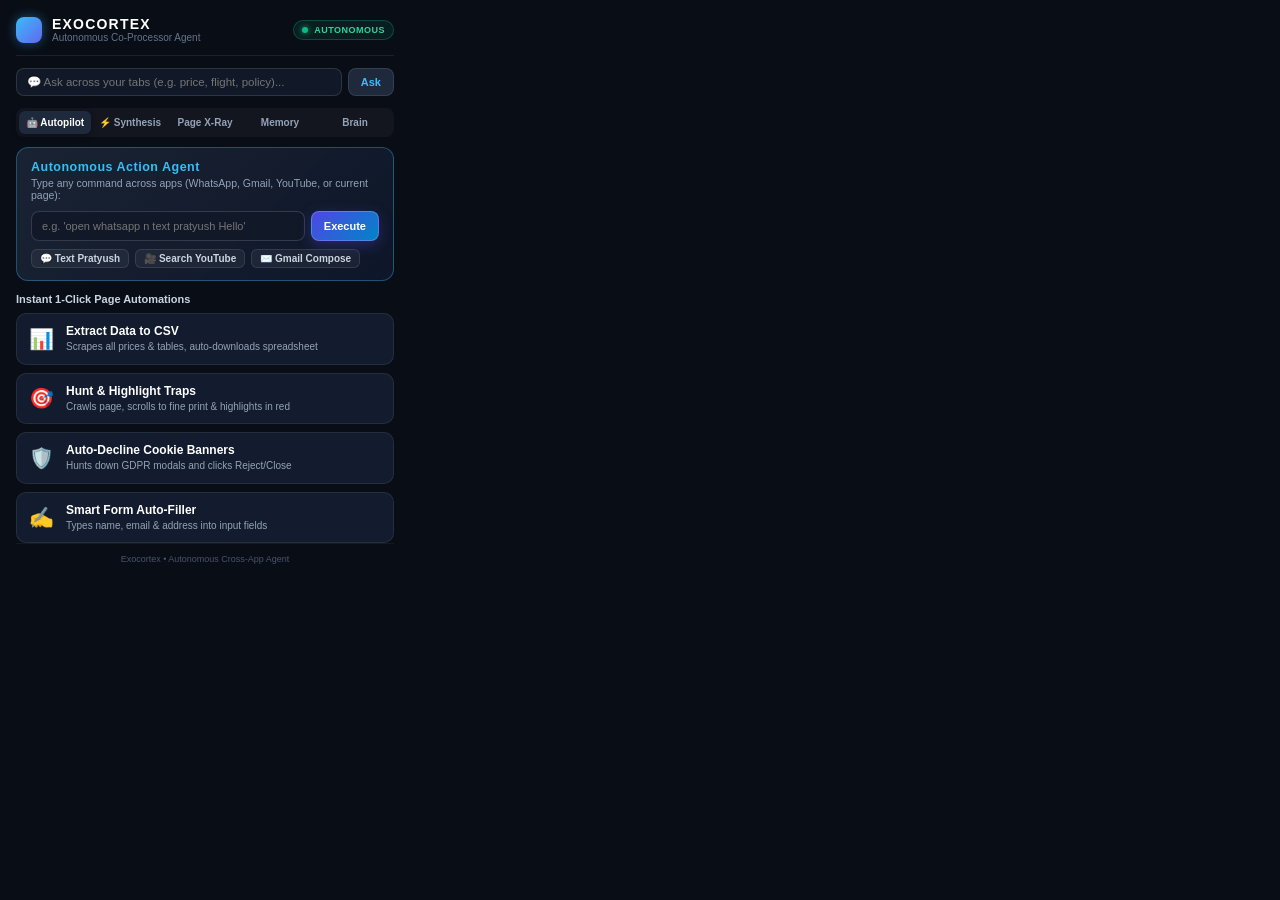
==== commit 39d2d3c5: "feat: add Cross-App Autonomous Agent supporting 'open whatsapp n text [contact] [message]', Gmail co" ====
--- a/popup/popup.html
+++ b/popup/popup.html
@@ -13,12 +13,12 @@
         <div class="brand-icon"></div>
         <div>
           <h1 class="brand-name">EXOCORTEX</h1>
-          <p class="brand-sub">Cognitive Co-Processor & Autopilot</p>
+          <p class="brand-sub">Autonomous Co-Processor Agent</p>
         </div>
       </div>
       <div class="status-indicator">
         <span class="status-dot"></span>
-        <span class="status-text">COGNITIVE ACTIVE</span>
+        <span class="status-text">AUTONOMOUS</span>
       </div>
     </header>
 
@@ -41,18 +41,26 @@
     <!-- TAB 1: Autonomous Autopilot (Execute Work On Its Own!) -->
     <section class="tab-content active" id="tab-autopilot">
       <div class="autopilot-box">
-        <div class="autopilot-title">Autonomous Web Task Agent</div>
-        <p class="autopilot-desc">Tell Exocortex what to do, and it executes on the page autonomously.</p>
+        <div class="autopilot-title">Autonomous Action Agent</div>
+        <p class="autopilot-desc">Type any command across apps (WhatsApp, Gmail, YouTube, or current page):</p>
 
         <div class="command-bar">
-          <input type="text" id="autopilot-input" placeholder="Type a task: e.g. 'Extract all prices to CSV', 'Scroll to bottom'...">
-          <button id="btn-run-command" class="glow-btn">Run Task</button>
+          <input type="text" id="autopilot-input" placeholder="e.g. 'open whatsapp n text pratyush Hello'">
+          <button id="btn-run-command" class="glow-btn">Execute</button>
         </div>
+
+        <!-- Quick suggestion chips -->
+        <div class="command-chips">
+          <span class="chip" data-cmd="open whatsapp n text pratyush Hello">💬 Text Pratyush</span>
+          <span class="chip" data-cmd="open youtube and search lofi beats">🎥 Search YouTube</span>
+          <span class="chip" data-cmd="open gmail and compose Hello team">✉️ Gmail Compose</span>
+        </div>
+
         <div id="autopilot-status" class="autopilot-status" style="display:none;"></div>
       </div>
 
       <div class="section-title">
-        <span>1-Click Autonomous Actions</span>
+        <span>Instant 1-Click Page Automations</span>
       </div>
 
       <div class="action-grid">
@@ -182,7 +190,7 @@
     </section>
 
     <footer class="deck-footer">
-      <span>Exocortex • Autonomous Agentic Co-Processor</span>
+      <span>Exocortex • Autonomous Cross-App Agent</span>
     </footer>
   </div>
 
--- a/popup/popup.css
+++ b/popup/popup.css
@@ -208,6 +208,31 @@
 
 .command-bar input:focus {
   border-color: #38bdf8;
+}
+
+.command-chips {
+  display: flex;
+  gap: 6px;
+  margin-top: 8px;
+  flex-wrap: wrap;
+}
+
+.chip {
+  background: rgba(255, 255, 255, 0.05);
+  border: 1px solid rgba(255, 255, 255, 0.1);
+  color: #cbd5e1;
+  font-size: 10px;
+  font-weight: 600;
+  padding: 3px 8px;
+  border-radius: 6px;
+  cursor: pointer;
+  transition: all 0.2s;
+}
+
+.chip:hover {
+  background: rgba(56, 189, 248, 0.15);
+  border-color: #38bdf8;
+  color: #38bdf8;
 }
 
 .autopilot-status {
